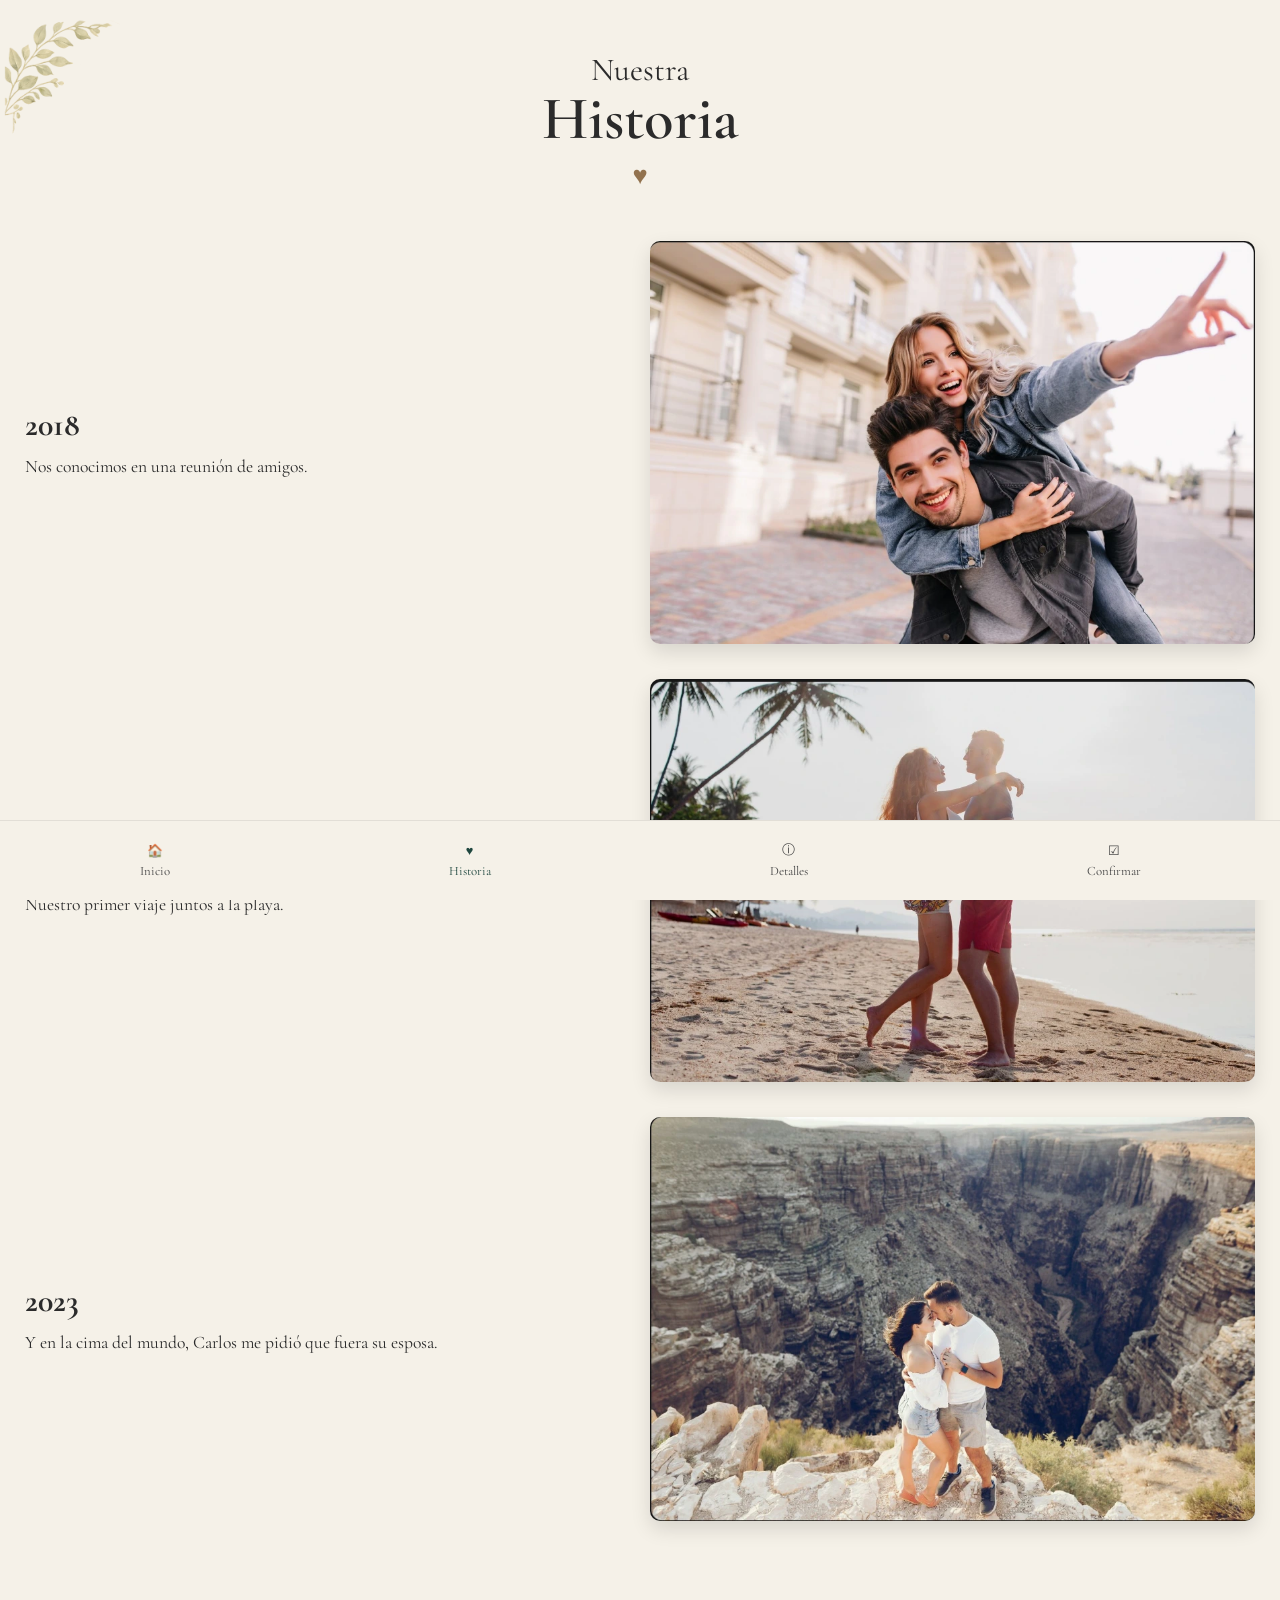
==== historia.html @ 33a03987 "Add files via upload" ====
<!DOCTYPE html>
<html lang="es">

<head>

<meta charset="UTF-8">
<meta name="viewport" content="width=device-width, initial-scale=1.0">

<title>Nuestra Historia</title>

<link rel="stylesheet" href="css/historia.css">

<link href="https://fonts.googleapis.com/css2?family=Cormorant+Garamond:wght@300;400;500;600&display=swap" rel="stylesheet">

</head>

<body>

<section class="story-page">

    <img src="hojas-esquina.webp"
         class="leaf-top"
         alt="">

    <div class="story-header">

        <span>Nuestra</span>

        <h1>Historia</h1>

        <div class="heart">♥</div>

    </div>

    <div class="timeline">

        <article class="timeline-item">

            <div class="text">

                <h2>2018</h2>

                <p>
                    Nos conocimos
                    en una reunión
                    de amigos.
                </p>

            </div>

            <div class="photo">

                <img src="historia1.webp">

            </div>

        </article>

        <article class="timeline-item reverse">

            <div class="photo">

                <img src="historia2.webp">

            </div>

            <div class="text">

                <h2>2020</h2>

                <p>
                    Nuestro primer viaje
                    juntos a la playa.
                </p>

            </div>

        </article>

        <article class="timeline-item">

            <div class="text">

                <h2>2023</h2>

                <p>
                    Y en la cima del mundo,
                    Carlos me pidió que
                    fuera su esposa.
                </p>

            </div>

            <div class="photo">

                <img src="historia3.webp">

            </div>

        </article>

    </div>

</section>

<nav class="bottom-nav">

    <a href="index.html">
        🏠
        <span>Inicio</span>
    </a>

    <a href="historia.html" class="active">
        ♥
        <span>Historia</span>
    </a>

    <a href="detalles.html">
        ⓘ
        <span>Detalles</span>
    </a>

    <a href="confirmar.html">
        ☑
        <span>Confirmar</span>
    </a>

</nav>

</body>
</html>
---- css/historia.css ----
*{
    margin:0;
    padding:0;
    box-sizing:border-box;
}

body{

    font-family:'Cormorant Garamond',serif;

    background:#f5f1e8;

    color:#2b2b2b;
}

.story-page{

    position:relative;

    min-height:100vh;

    padding:50px 25px 120px;
}

.leaf-top{

    position:absolute;

    top:15px;
    left:0;

    width:120px;

    opacity:.8;
}

.story-header{

    text-align:center;

    margin-bottom:50px;
}

.story-header span{

    display:block;

    font-size:2rem;
}

.story-header h1{

    font-size:3.8rem;

    font-weight:600;

    line-height:1;
}

.heart{

    margin-top:10px;

    color:#92724e;

    font-size:1.6rem;
}

.timeline{

    display:flex;

    flex-direction:column;

    gap:35px;
}

.timeline-item{

    display:grid;

    grid-template-columns:1fr 1fr;

    align-items:center;

    gap:20px;
}

.timeline-item.reverse{

    direction:rtl;
}

.timeline-item.reverse .text{

    direction:ltr;
}

.text h2{

    font-size:2rem;

    margin-bottom:10px;
}

.text p{

    font-size:1.1rem;

    line-height:1.5;
}

.photo img{

    width:100%;

    border-radius:10px;

    display:block;

    box-shadow:
    0 8px 20px rgba(0,0,0,.12);
}

.bottom-nav{

    position:fixed;

    left:0;
    bottom:0;

    width:100%;

    height:80px;

    background:#f5f1e8;

    border-top:1px solid rgba(0,0,0,.08);

    display:flex;

    justify-content:space-around;

    align-items:center;
}

.bottom-nav a{

    text-decoration:none;

    color:#444;

    display:flex;

    flex-direction:column;

    align-items:center;

    gap:4px;

    font-size:.8rem;
}

.bottom-nav .active{

    color:#1f473f;
}

@media(max-width:768px){

    .timeline-item{

        grid-template-columns:1fr 1fr;
    }

    .story-header h1{

        font-size:3rem;
    }

    .text p{

        font-size:1rem;
    }
}
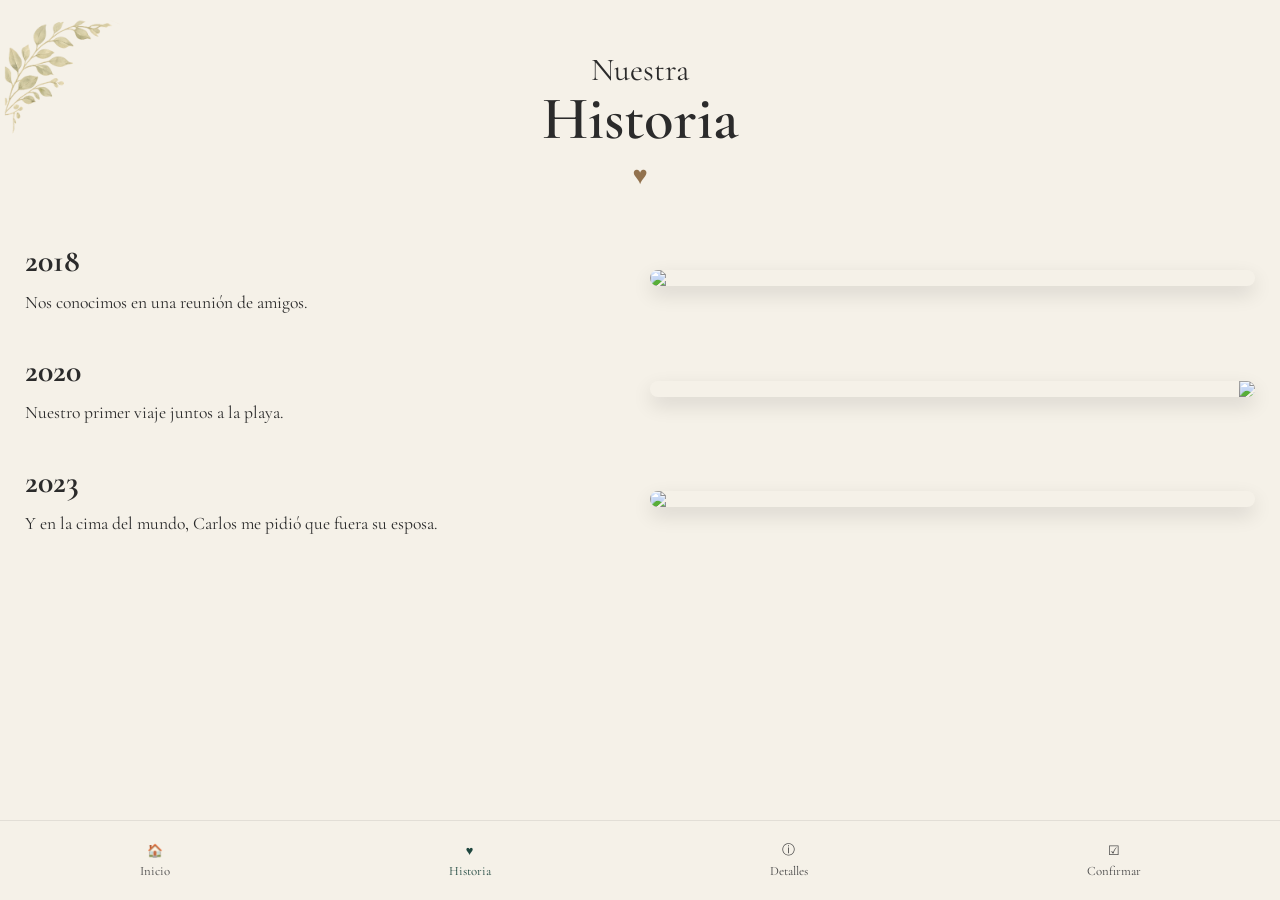
==== commit 8f719a66: "Update historia.html" ====
--- a/historia.html
+++ b/historia.html
@@ -18,7 +18,7 @@
 
 <section class="story-page">
 
-    <img src="hojas-esquina.webp"
+    <img src="../images/hojas-esquina.webp"
          class="leaf-top"
          alt="">
 
@@ -50,7 +50,7 @@
 
             <div class="photo">
 
-                <img src="historia1.webp">
+                <img src="..images/historia1.webp">
 
             </div>
 
@@ -60,7 +60,7 @@
 
             <div class="photo">
 
-                <img src="historia2.webp">
+                <img src="..images/historia2.webp">
 
             </div>
 
@@ -93,7 +93,7 @@
 
             <div class="photo">
 
-                <img src="historia3.webp">
+                <img src="..images/historia3.webp">
 
             </div>
 
@@ -128,4 +128,4 @@
 </nav>
 
 </body>
-</html>+</html>
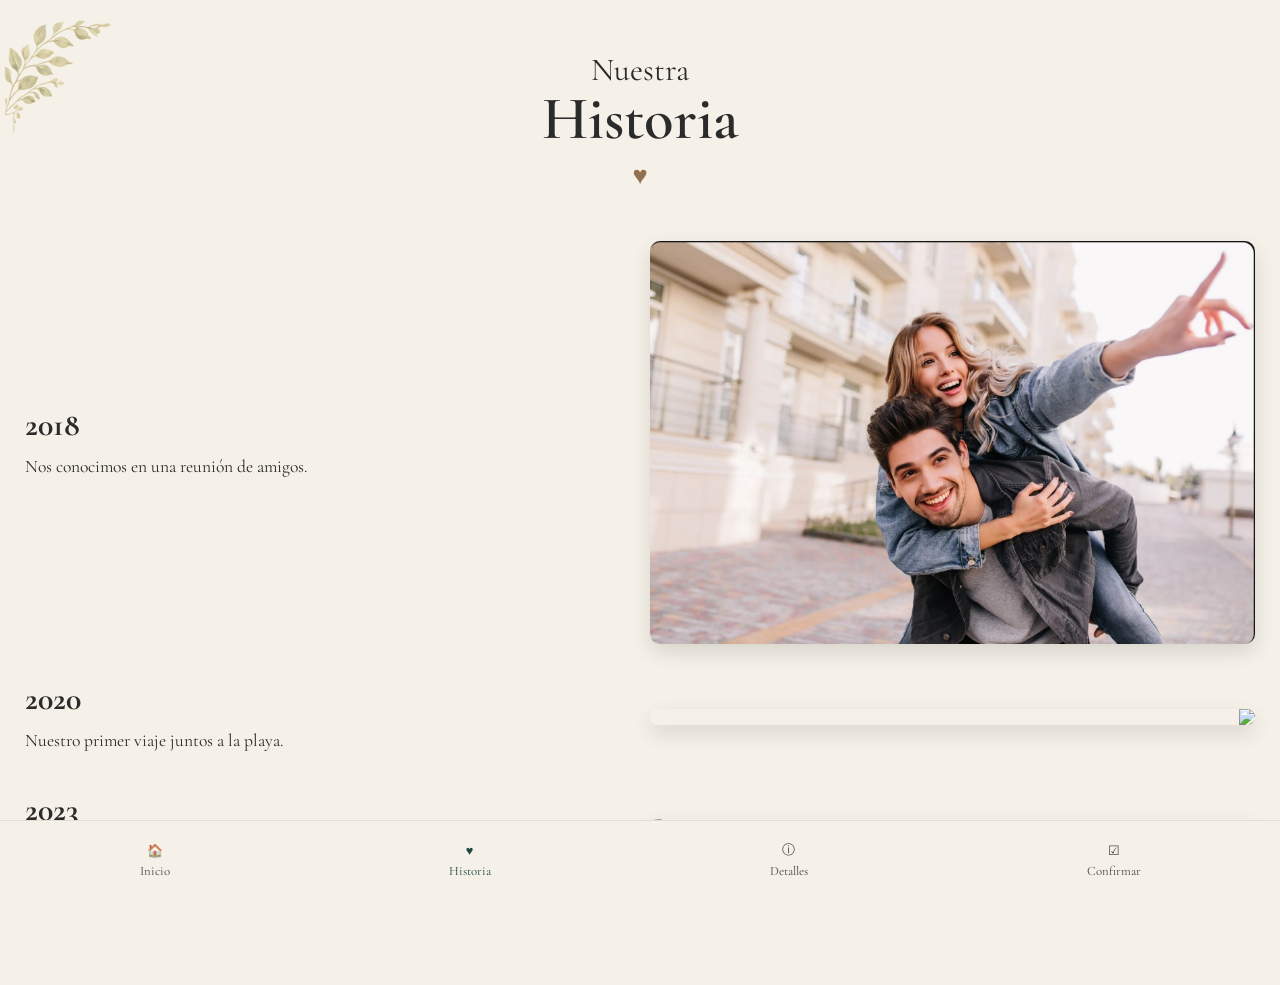
==== commit 978d820d: "Update historia.html" ====
--- a/historia.html
+++ b/historia.html
@@ -50,7 +50,7 @@
 
             <div class="photo">
 
-                <img src="..images/historia1.webp">
+                <img src="images/historia1.webp">
 
             </div>
 
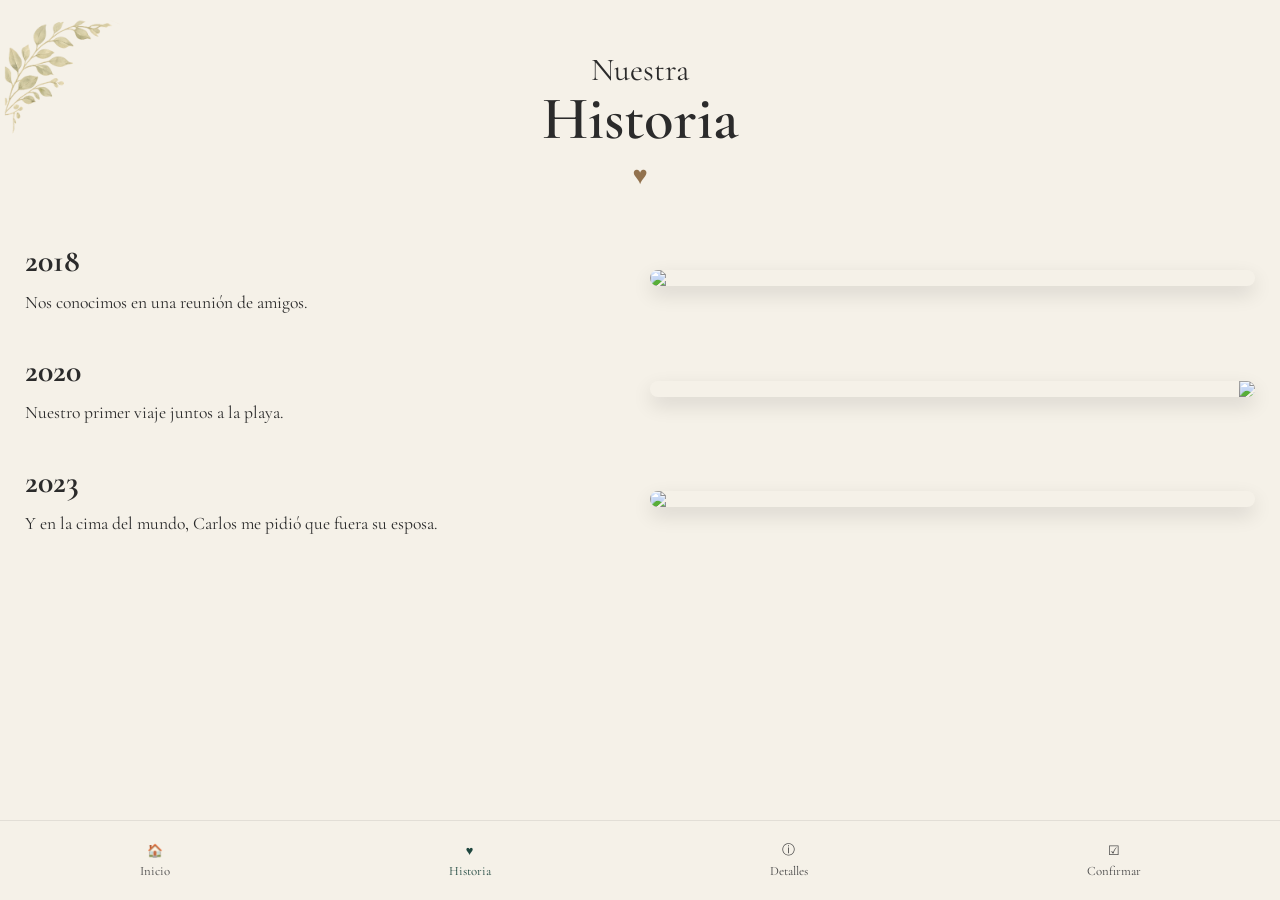
==== commit 444d55fc: "Update historia.html" ====
--- a/historia.html
+++ b/historia.html
@@ -50,7 +50,7 @@
 
             <div class="photo">
 
-                <img src="images/historia1.webp">
+                <img src="/bodas-2/images/historia1.webp">
 
             </div>
 
@@ -60,7 +60,7 @@
 
             <div class="photo">
 
-                <img src="..images/historia2.webp">
+                <img src="/bodas-2/images/historia2.webp">
 
             </div>
 
@@ -93,7 +93,7 @@
 
             <div class="photo">
 
-                <img src="..images/historia3.webp">
+                <img src="/bodas-2/images/historia3.webp">
 
             </div>
 
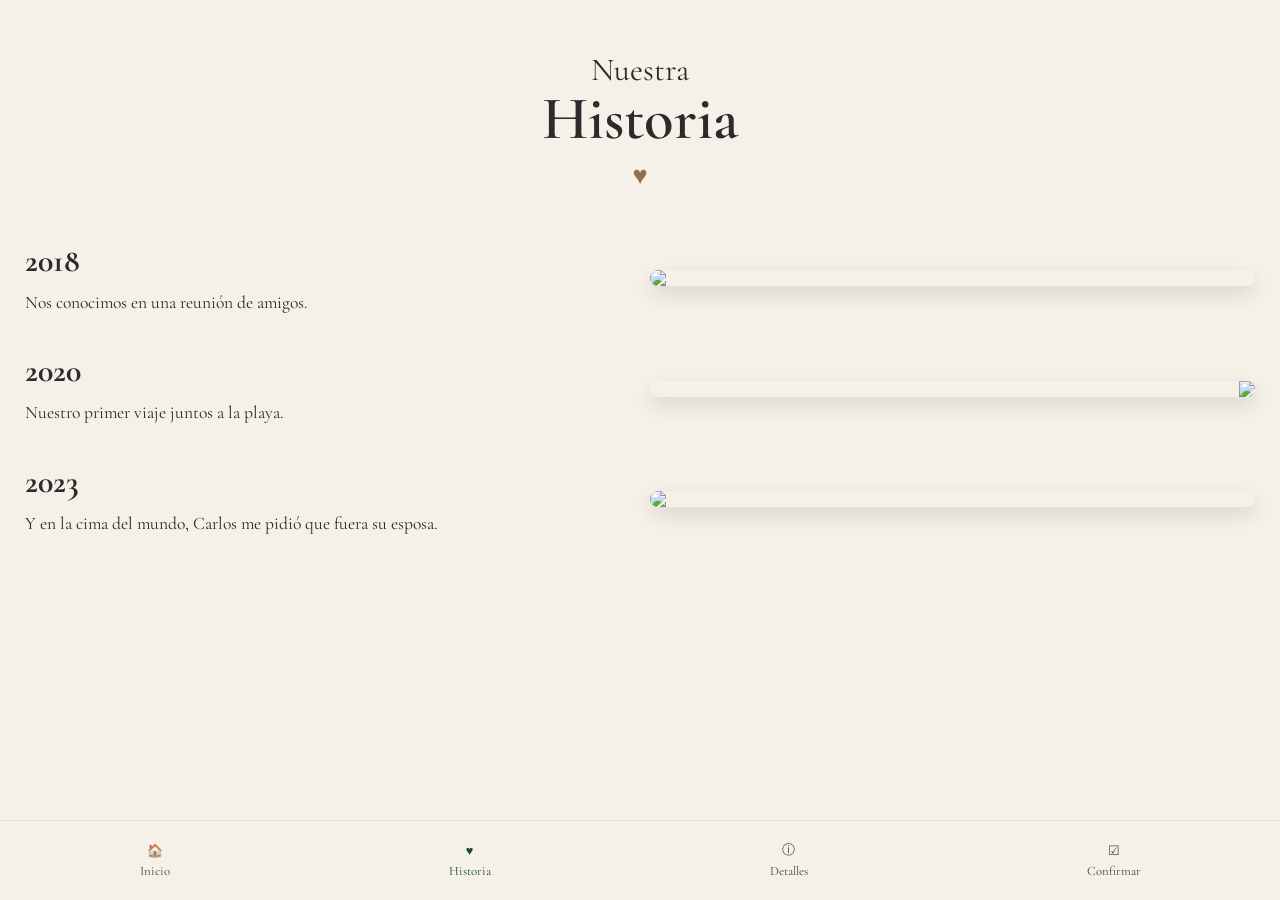
==== commit b11572c8: "Update historia.html" ====
--- a/historia.html
+++ b/historia.html
@@ -18,7 +18,7 @@
 
 <section class="story-page">
 
-    <img src="../images/hojas-esquina.webp"
+    <img src="/bodas-2/images/hojas-esquina.webp"
          class="leaf-top"
          alt="">
 
